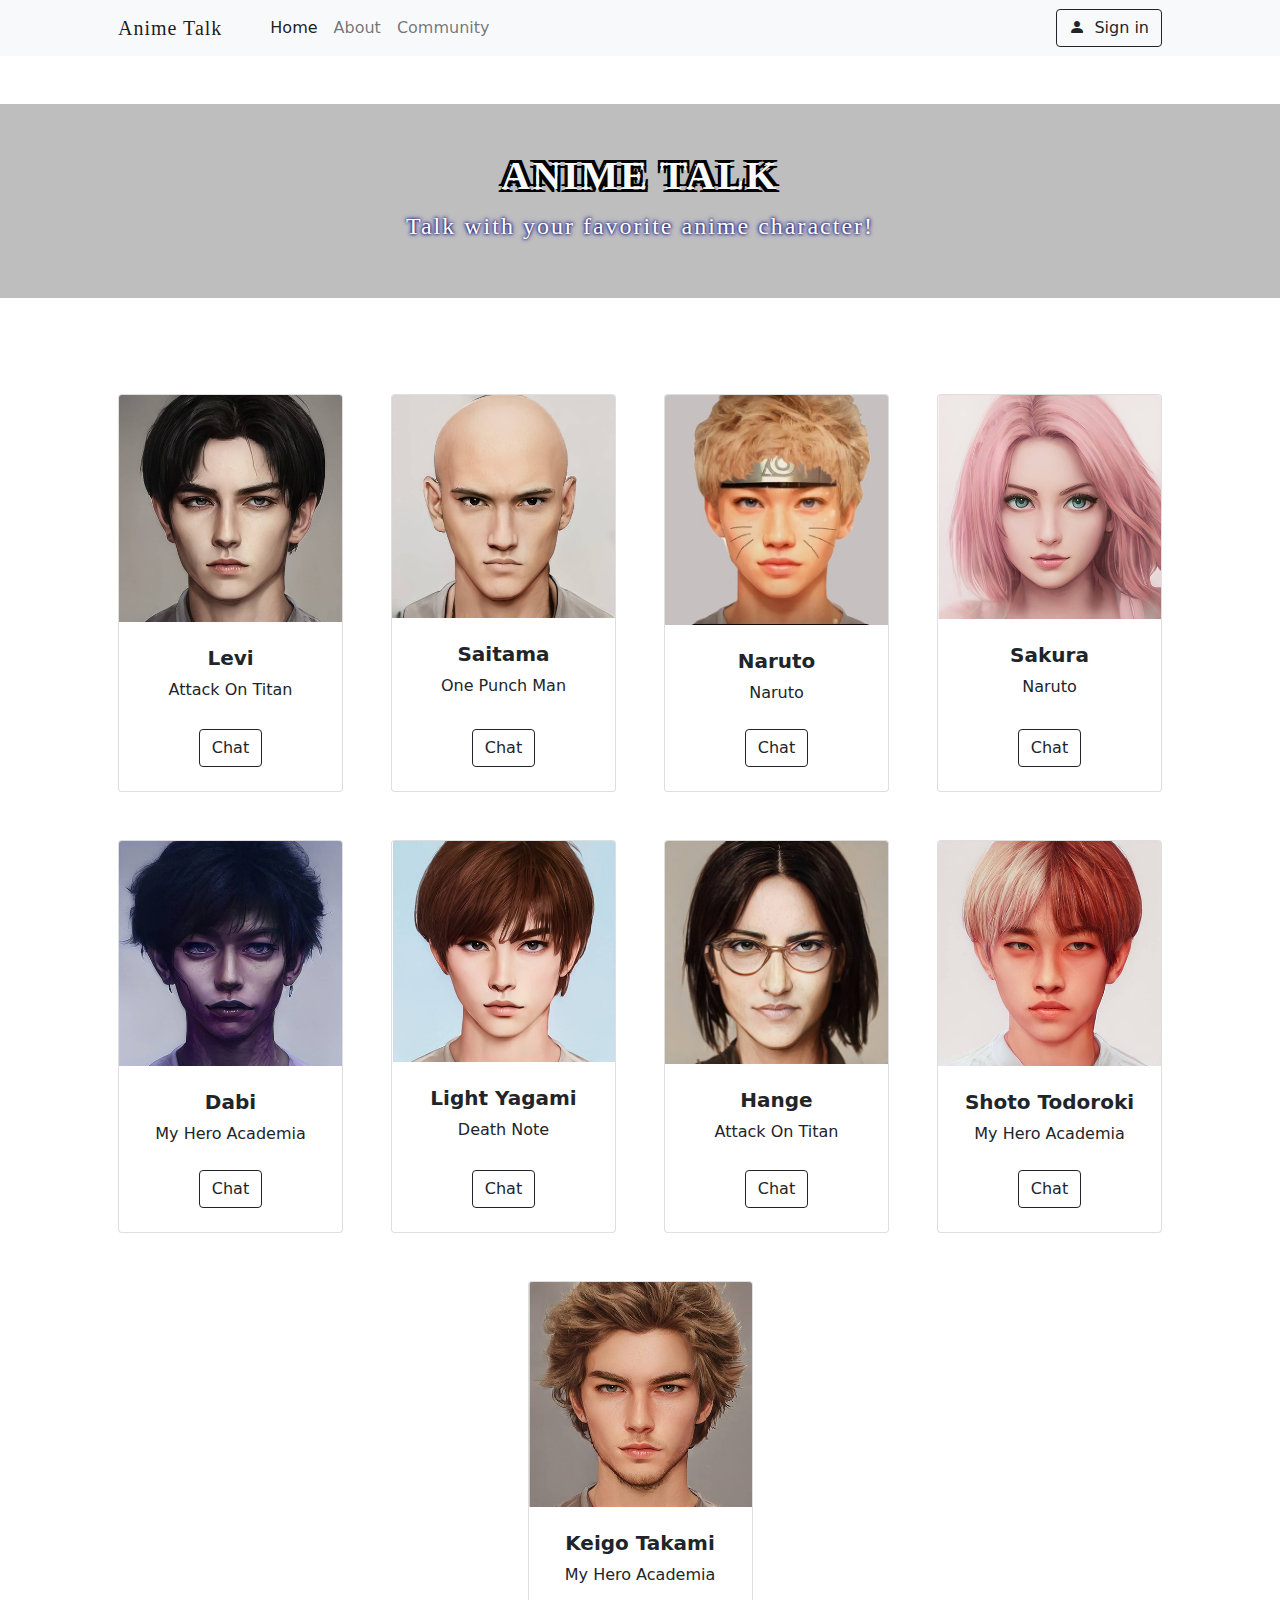
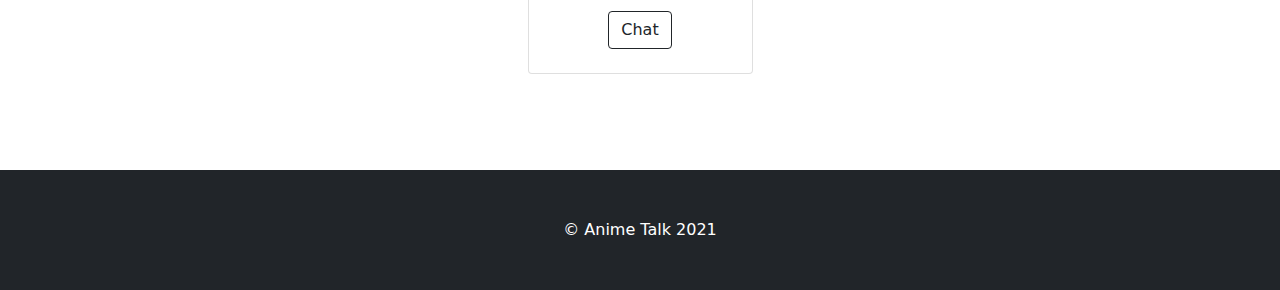
==== index.html @ a06c8e47 "files" ====
<!DOCTYPE html>
<html lang="en">
    <head>
        <meta charset="utf-8" />
        <meta name="viewport" content="width=device-width, initial-scale=1, shrink-to-fit=no" />
        <meta name="description" content="" />
        <meta name="author" content="" />
        <title>Anime Talk</title>
        <!-- Favicon-->
        <link rel="icon" type="image/x-icon" href="assets/favicon.ico" />
        <!-- Bootstrap icons-->
        <link href="https://cdn.jsdelivr.net/npm/bootstrap-icons@1.5.0/font/bootstrap-icons.css" rel="stylesheet" />
        <!-- Core theme CSS (includes Bootstrap)-->
        <link href="css/styles.css" rel="stylesheet" />
    </head>
    <body>
        <!-- Navigation-->
        <nav class="navbar navbar-expand-lg navbar-light bg-light">
            <div class="container px-4 px-lg-5">
                <a class="navbar-brand" href="#!">Anime Talk</a>
                <button class="navbar-toggler" type="button" data-bs-toggle="collapse" data-bs-target="#navbarSupportedContent" aria-controls="navbarSupportedContent" aria-expanded="false" aria-label="Toggle navigation"><span class="navbar-toggler-icon"></span></button>
                <div class="collapse navbar-collapse" id="navbarSupportedContent">
                    <ul class="navbar-nav me-auto mb-2 mb-lg-0 ms-lg-4">
                        <li class="nav-item"><a class="nav-link active" aria-current="page" href="#!">Home</a></li>
                        <li class="nav-item"><a class="nav-link" href="#!">About</a></li>
                        <li class="nav-item"><a class="nav-link" href="#!">Community</a></li>
                    </ul>
                    <form class="d-flex">
                        <button class="btn btn-outline-dark" type="submit">
                            <i class="bi-person-fill me-1"></i>
                            Sign in
                        </button>
                    </form>
                </div>
            </div>
        </nav>
        <!-- Header-->
        <header class="bg-image" style="
      background-image: url('https://c4.wallpaperflare.com/wallpaper/648/356/892/one-piece-dragon-ball-dragon-ball-super-naruto-shippuuden-wallpaper-preview.jpg');
      height: 21.5vh;
    ">
            <div class="bg-opacity" style="height: 21.5vh">
                <div class="container px-4 py-lg-5 px-lg-5 my-5">
                    <div class="text-center text-white">
                        <h1 class="font-marvel fs-1 display-4 fw-bolder text-light ">ANIME TALK</h1>
                        <p class="font-markel fs-4 fw-normal text-white-70 mb-0">Talk with your favorite anime character!</p>
                    </div>
                </div>
            </div>
        </header>
        <!-- Section-->
        <section class="py-5">
            <div class="container px-4 px-lg-5 mt-5">
                <div class="row gx-4 gx-lg-5 row-cols-2 row-cols-md-3 row-cols-xl-4 justify-content-center">
                    <div class="col mb-5">
                        <div class="card h-100">
                            <!-- Product image-->
                            <img class="card-img-top" src="assets/images/levi.jpg" alt="..." />
                            <!-- Product details-->
                            <div class="card-body p-4">
                                <div class="text-center">
                                    <!-- Product name-->
                                    <h5 class="fw-bolder">Levi</h5>
                                    <!-- Product price-->
                                    Attack On Titan
                                </div>
                            </div>
                            <!-- Product actions-->
                            <div class="card-footer p-4 pt-0 border-top-0 bg-transparent">
                                <div class="text-center"><a class="btn btn-outline-dark mt-auto" href="levi.html">Chat</a></div>
                            </div>
                        </div>
                    </div>
                    <div class="col mb-5">
                        <div class="card h-100">
                            <!-- Product image-->
                            <img class="card-img-top" src="assets/images/saitama.jpg" alt="..." />
                            <!-- Product details-->
                            <div class="card-body p-4">
                                <div class="text-center">
                                    <!-- Product name-->
                                    <h5 class="fw-bolder">Saitama</h5>
                                    <!-- Product price-->
                                    One Punch Man
                                </div>
                            </div>
                            <!-- Product actions-->
                            <div class="card-footer p-4 pt-0 border-top-0 bg-transparent">
                                <div class="text-center"><a class="btn btn-outline-dark mt-auto" href="saitama.html">Chat</a></div>
                            </div>
                        </div>
                    </div>
                    <div class="col mb-5">
                        <div class="card h-100">
                            <!-- Product image-->
                            <img class="card-img-top" src="assets/images/naruto.jpg" alt="..." />
                            <!-- Product details-->
                            <div class="card-body p-4">
                                <div class="text-center">
                                    <!-- Product name-->
                                    <h5 class="fw-bolder">Naruto</h5>
                                    <!-- Product price-->
                                    Naruto
                                </div>
                            </div>
                            <!-- Product actions-->
                            <div class="card-footer p-4 pt-0 border-top-0 bg-transparent">
                                <div class="text-center"><a class="btn btn-outline-dark mt-auto" href="naruto.html">Chat</a></div>
                            </div>
                        </div>
                    </div>
                    <div class="col mb-5">
                        <div class="card h-100">
                            <!-- Product image-->
                            <img class="card-img-top" src="assets/images/sakura.PNG" alt="..." />
                            <!-- Product details-->
                            <div class="card-body p-4">
                                <div class="text-center">
                                    <!-- Product name-->
                                    <h5 class="fw-bolder">Sakura</h5>
                                    <!-- Product price-->
                                    Naruto
                                </div>
                            </div>
                            <!-- Product actions-->
                            <div class="card-footer p-4 pt-0 border-top-0 bg-transparent">
                                <div class="text-center"><a class="btn btn-outline-dark mt-auto" href="sakura.html">Chat</a></div>
                            </div>
                        </div>
                    </div>
                    <div class="col mb-5">
                        <div class="card h-100">
                            <!-- Product image-->
                            <img class="card-img-top" src="assets/images/dabi my hero academia.jpg" alt="..." />
                            <!-- Product details-->
                            <div class="card-body p-4">
                                <div class="text-center">
                                    <!-- Product name-->
                                    <h5 class="fw-bolder">Dabi</h5>
                                    <!-- Product price-->
                                    My Hero Academia
                                </div>
                            </div>
                            <!-- Product actions-->
                            <div class="card-footer p-4 pt-0 border-top-0 bg-transparent">
                                <div class="text-center"><a class="btn btn-outline-dark mt-auto" href="dabi.html">Chat</a></div>
                            </div>
                        </div>
                    </div>
                    <div class="col mb-5">
                        <div class="card h-100">
                            <!-- Product image-->
                            <img class="card-img-top" src="assets/images/Light Yagami Death Note.jpg" alt="..." />
                            <!-- Product details-->
                            <div class="card-body p-4">
                                <div class="text-center">
                                    <!-- Product name-->
                                    <h5 class="fw-bolder">Light Yagami</h5>
                                    <!-- Product price-->
                                    Death Note
                                </div>
                            </div>
                            <!-- Product actions-->
                            <div class="card-footer p-4 pt-0 border-top-0 bg-transparent">
                                <div class="text-center"><a class="btn btn-outline-dark mt-auto" href="light.html">Chat</a></div>
                            </div>
                        </div>
                    </div>
                    <div class="col mb-5">
                        <div class="card h-100">
                            <!-- Product image-->
                            <img class="card-img-top" src="assets/images/hange AOT.jpg" alt="..." />
                            <!-- Product details-->
                            <div class="card-body p-4">
                                <div class="text-center">
                                    <!-- Product name-->
                                    <h5 class="fw-bolder">Hange</h5>
                                    <!-- Product price-->
                                    Attack On Titan
                                </div>
                            </div>
                            <!-- Product actions-->
                            <div class="card-footer p-4 pt-0 border-top-0 bg-transparent">
                                <div class="text-center"><a class="btn btn-outline-dark mt-auto" href="hange.html">Chat</a></div>
                            </div>
                        </div>
                    </div>
                    <div class="col mb-5">
                        <div class="card h-100">
                            <!-- Product image-->
                            <img class="card-img-top" src="assets/images/shoto todoroki my hero academia.jpg" alt="..." />
                            <!-- Product details-->
                            <div class="card-body p-4">
                                <div class="text-center">
                                    <!-- Product name-->
                                    <h5 class="fw-bolder">Shoto Todoroki</h5>
                                    <!-- Product price-->
                                    My Hero Academia
                                </div>
                            </div>
                            <!-- Product actions-->
                            <div class="card-footer p-4 pt-0 border-top-0 bg-transparent">
                                <div class="text-center"><a class="btn btn-outline-dark mt-auto" href="shoto.html">Chat</a></div>
                            </div>
                        </div>
                    </div>
                    <div class="col mb-5">
                        <div class="card h-100">
                            <!-- Product image-->
                            <img class="card-img-top" src="assets/images/keigo takami my hero academia.jpg" alt="..." />
                            <!-- Product details-->
                            <div class="card-body p-4">
                                <div class="text-center">
                                    <!-- Product name-->
                                    <h5 class="fw-bolder">Keigo Takami</h5>
                                    <!-- Product price-->
                                    My Hero Academia
                                </div>
                            </div>
                            <!-- Product actions-->
                            <div class="card-footer p-4 pt-0 border-top-0 bg-transparent">
                                <div class="text-center"><a class="btn btn-outline-dark mt-auto" href="keigo.html">Chat</a></div>
                            </div>
                        </div>
                    </div>
                </div>
            </div>
        </section>
        <!-- Footer-->
        <footer class="py-5 bg-dark">
            <div class="container"><p class="m-0 text-center text-white"> &copy; Anime Talk 2021</p></div>
        </footer>
        <!-- Bootstrap core JS-->
        <script src="https://cdn.jsdelivr.net/npm/bootstrap@5.0.2/dist/js/bootstrap.bundle.min.js"></script>
        <!-- Core theme JS-->
        <script src="js/scripts.js"></script>
    </body>
</html>
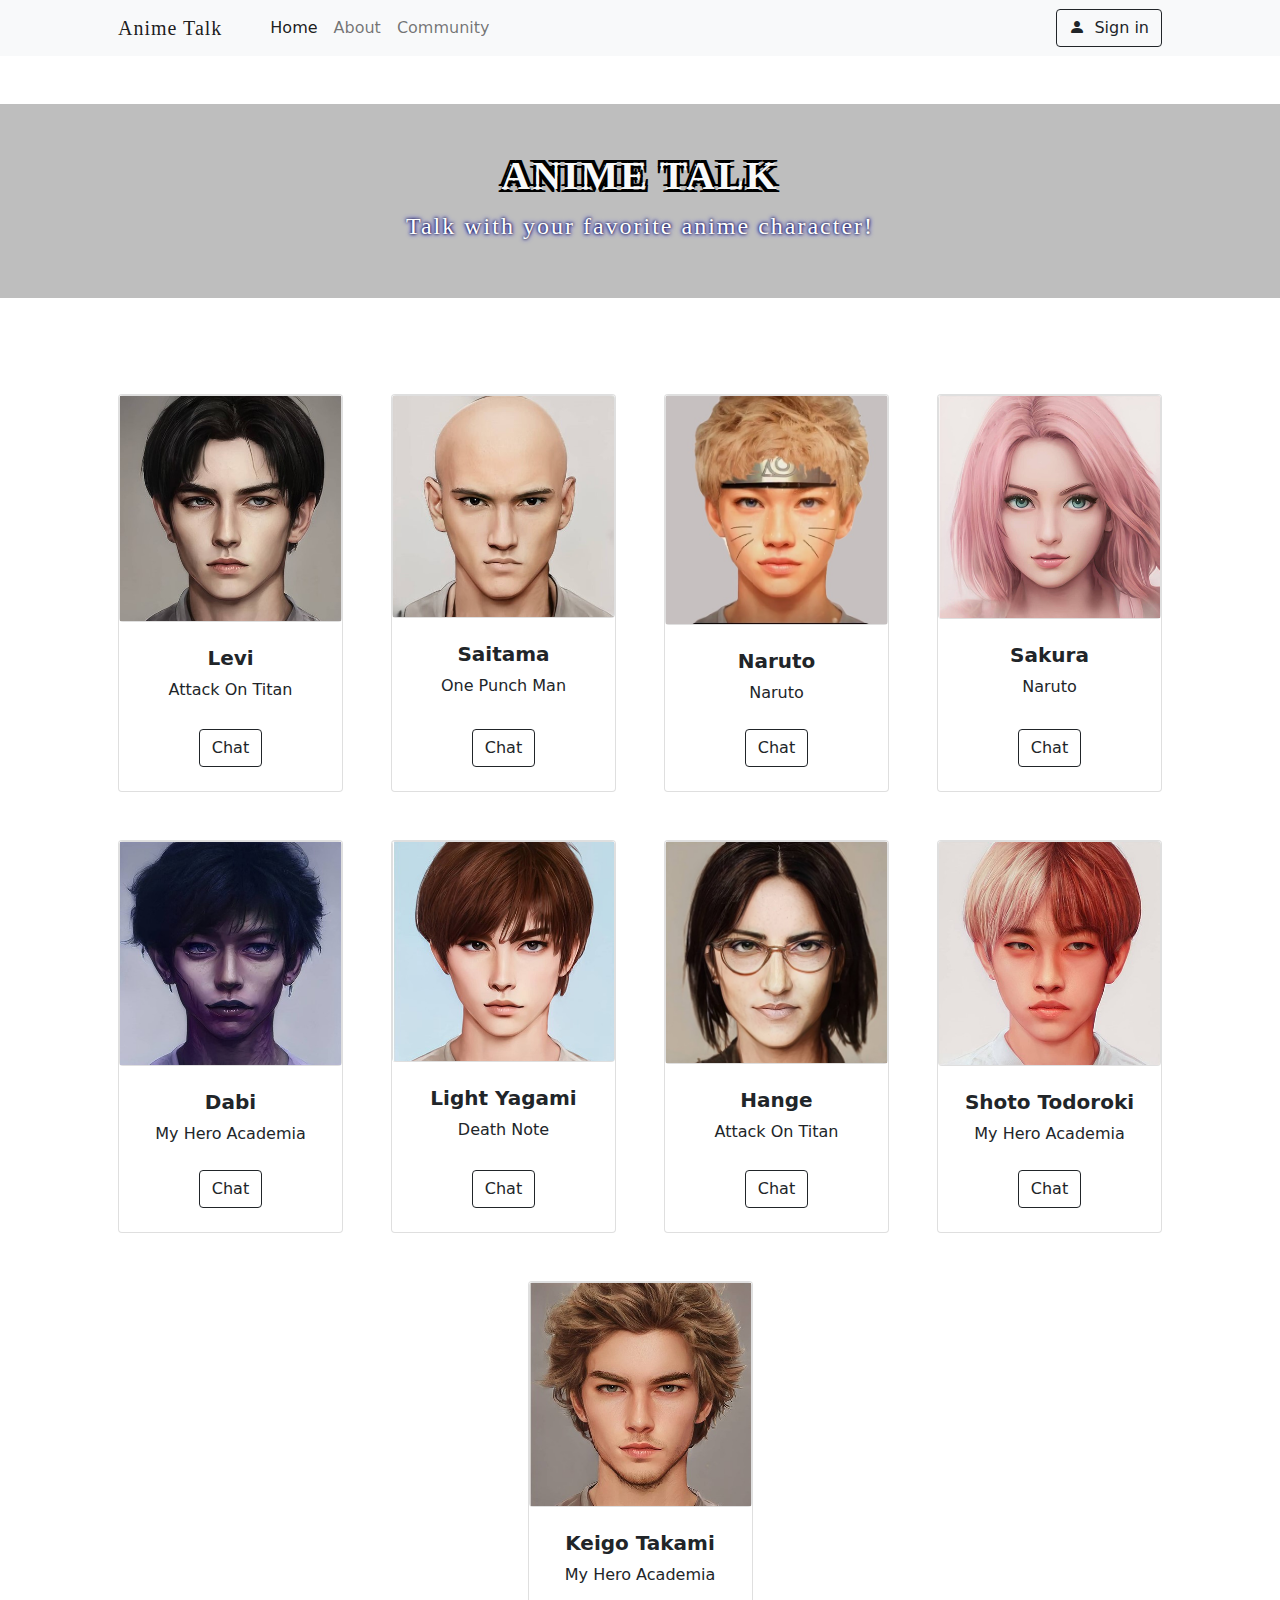
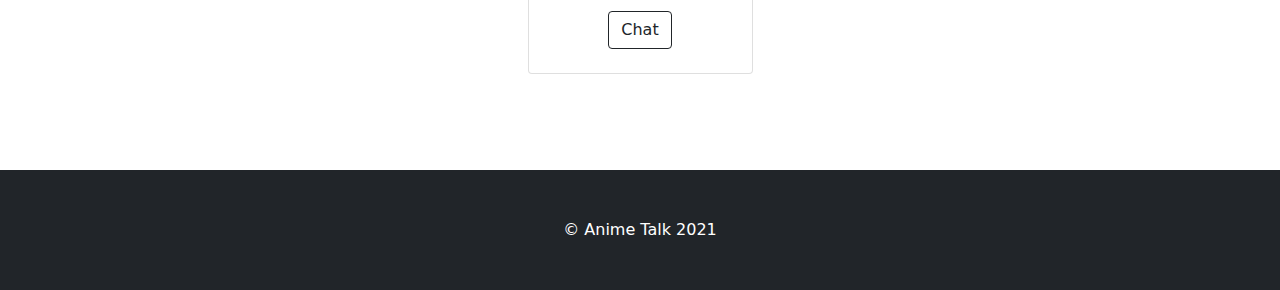
==== commit 1bce10d6: "forum" ====
--- a/index.html
+++ b/index.html
@@ -21,9 +21,9 @@
                 <button class="navbar-toggler" type="button" data-bs-toggle="collapse" data-bs-target="#navbarSupportedContent" aria-controls="navbarSupportedContent" aria-expanded="false" aria-label="Toggle navigation"><span class="navbar-toggler-icon"></span></button>
                 <div class="collapse navbar-collapse" id="navbarSupportedContent">
                     <ul class="navbar-nav me-auto mb-2 mb-lg-0 ms-lg-4">
-                        <li class="nav-item"><a class="nav-link active" aria-current="page" href="#!">Home</a></li>
-                        <li class="nav-item"><a class="nav-link" href="#!">About</a></li>
-                        <li class="nav-item"><a class="nav-link" href="#!">Community</a></li>
+                        <li class="nav-item"><a class="nav-link active" aria-current="page" href="index.html">Home</a></li>
+                        <li class="nav-item"><a class="nav-link" href="about.html">About</a></li>
+                        <li class="nav-item"><a class="nav-link" href="community.html">Community</a></li>
                     </ul>
                     <form class="d-flex">
                         <button class="btn btn-outline-dark" type="submit">
@@ -55,7 +55,10 @@
                     <div class="col mb-5">
                         <div class="card h-100">
                             <!-- Product image-->
-                            <img class="card-img-top" src="assets/images/levi.jpg" alt="..." />
+                            <div class="card">
+                                <img src="assets/images/levi.jpg" alt="Card Back" />
+                                <img src="assets/images/leevi.png" style="opacity: 0.80;" class="card img-top" alt="Card Front">
+                            </div>
                             <!-- Product details-->
                             <div class="card-body p-4">
                                 <div class="text-center">
@@ -74,8 +77,11 @@
                     <div class="col mb-5">
                         <div class="card h-100">
                             <!-- Product image-->
-                            <img class="card-img-top" src="assets/images/saitama.jpg" alt="..." />
-                            <!-- Product details-->
+                            <div class="card">
+                                <img src="assets/images/saitama.jpg" alt="Card Back"/>
+                                <img src="assets/images/saitamaa.png" style="opacity: 0.80;" class="card img-top" alt="Card Front">
+                            </div>
+                                <!-- Product details-->
                             <div class="card-body p-4">
                                 <div class="text-center">
                                     <!-- Product name-->
@@ -93,7 +99,10 @@
                     <div class="col mb-5">
                         <div class="card h-100">
                             <!-- Product image-->
-                            <img class="card-img-top" src="assets/images/naruto.jpg" alt="..." />
+                            <div class="card">
+                                <img src="assets/images/naruto.jpg" alt="..." />
+                                <img src="assets/images/narutoo.png" style="opacity: 0.80;" class="card img-top" alt="Card Front">
+                            </div>
                             <!-- Product details-->
                             <div class="card-body p-4">
                                 <div class="text-center">
@@ -112,7 +121,10 @@
                     <div class="col mb-5">
                         <div class="card h-100">
                             <!-- Product image-->
-                            <img class="card-img-top" src="assets/images/sakura.PNG" alt="..." />
+                            <div class="card">
+                                <img src="assets/images/sakura.PNG" alt="..." />
+                                <img src="assets/images/sakuraa.jpg" style="opacity: 0.80;" class="card img-top" alt="Card Front">
+                            </div>
                             <!-- Product details-->
                             <div class="card-body p-4">
                                 <div class="text-center">
@@ -131,7 +143,10 @@
                     <div class="col mb-5">
                         <div class="card h-100">
                             <!-- Product image-->
-                            <img class="card-img-top" src="assets/images/dabi my hero academia.jpg" alt="..." />
+                            <div class="card">
+                                <img src="assets/images/dabi my hero academia.jpg" alt="..." />
+                                <img src="assets/images/dabi.jpg" style="opacity: 0.80;" class="card img-top" alt="Card Front">
+                            </div>
                             <!-- Product details-->
                             <div class="card-body p-4">
                                 <div class="text-center">
@@ -150,7 +165,10 @@
                     <div class="col mb-5">
                         <div class="card h-100">
                             <!-- Product image-->
-                            <img class="card-img-top" src="assets/images/Light Yagami Death Note.jpg" alt="..." />
+                            <div class="card">
+                                <img src="assets/images/Light Yagami Death Note.jpg" alt="..." />
+                                <img src="assets/images/light.jpg" style="opacity: 0.80;" class="card img-top" alt="Card Front">
+                            </div>
                             <!-- Product details-->
                             <div class="card-body p-4">
                                 <div class="text-center">
@@ -169,7 +187,10 @@
                     <div class="col mb-5">
                         <div class="card h-100">
                             <!-- Product image-->
-                            <img class="card-img-top" src="assets/images/hange AOT.jpg" alt="..." />
+                            <div class="card">
+                                <img src="assets/images/hange AOT.jpg" alt="..." />
+                                <img src="assets/images/hange.png" style="opacity: 0.80;" class="card img-top" alt="Card Front">
+                            </div>
                             <!-- Product details-->
                             <div class="card-body p-4">
                                 <div class="text-center">
@@ -188,7 +209,10 @@
                     <div class="col mb-5">
                         <div class="card h-100">
                             <!-- Product image-->
-                            <img class="card-img-top" src="assets/images/shoto todoroki my hero academia.jpg" alt="..." />
+                            <div class="card">
+                                <img src="assets/images/shoto todoroki my hero academia.jpg" alt="..." />
+                                <img src="assets/images/shoto.jpg" style="opacity: 0.80;" class="card img-top" alt="Card Front">
+                            </div>
                             <!-- Product details-->
                             <div class="card-body p-4">
                                 <div class="text-center">
@@ -207,7 +231,10 @@
                     <div class="col mb-5">
                         <div class="card h-100">
                             <!-- Product image-->
-                            <img class="card-img-top" src="assets/images/keigo takami my hero academia.jpg" alt="..." />
+                            <div class="card">
+                                <img src="assets/images/keigo takami my hero academia.jpg" alt="..." />
+                                <img src="assets/images/keigo.jpg" style="opacity: 0.80;" class="card img-top" alt="Card Front">
+                            </div>
                             <!-- Product details-->
                             <div class="card-body p-4">
                                 <div class="text-center">
